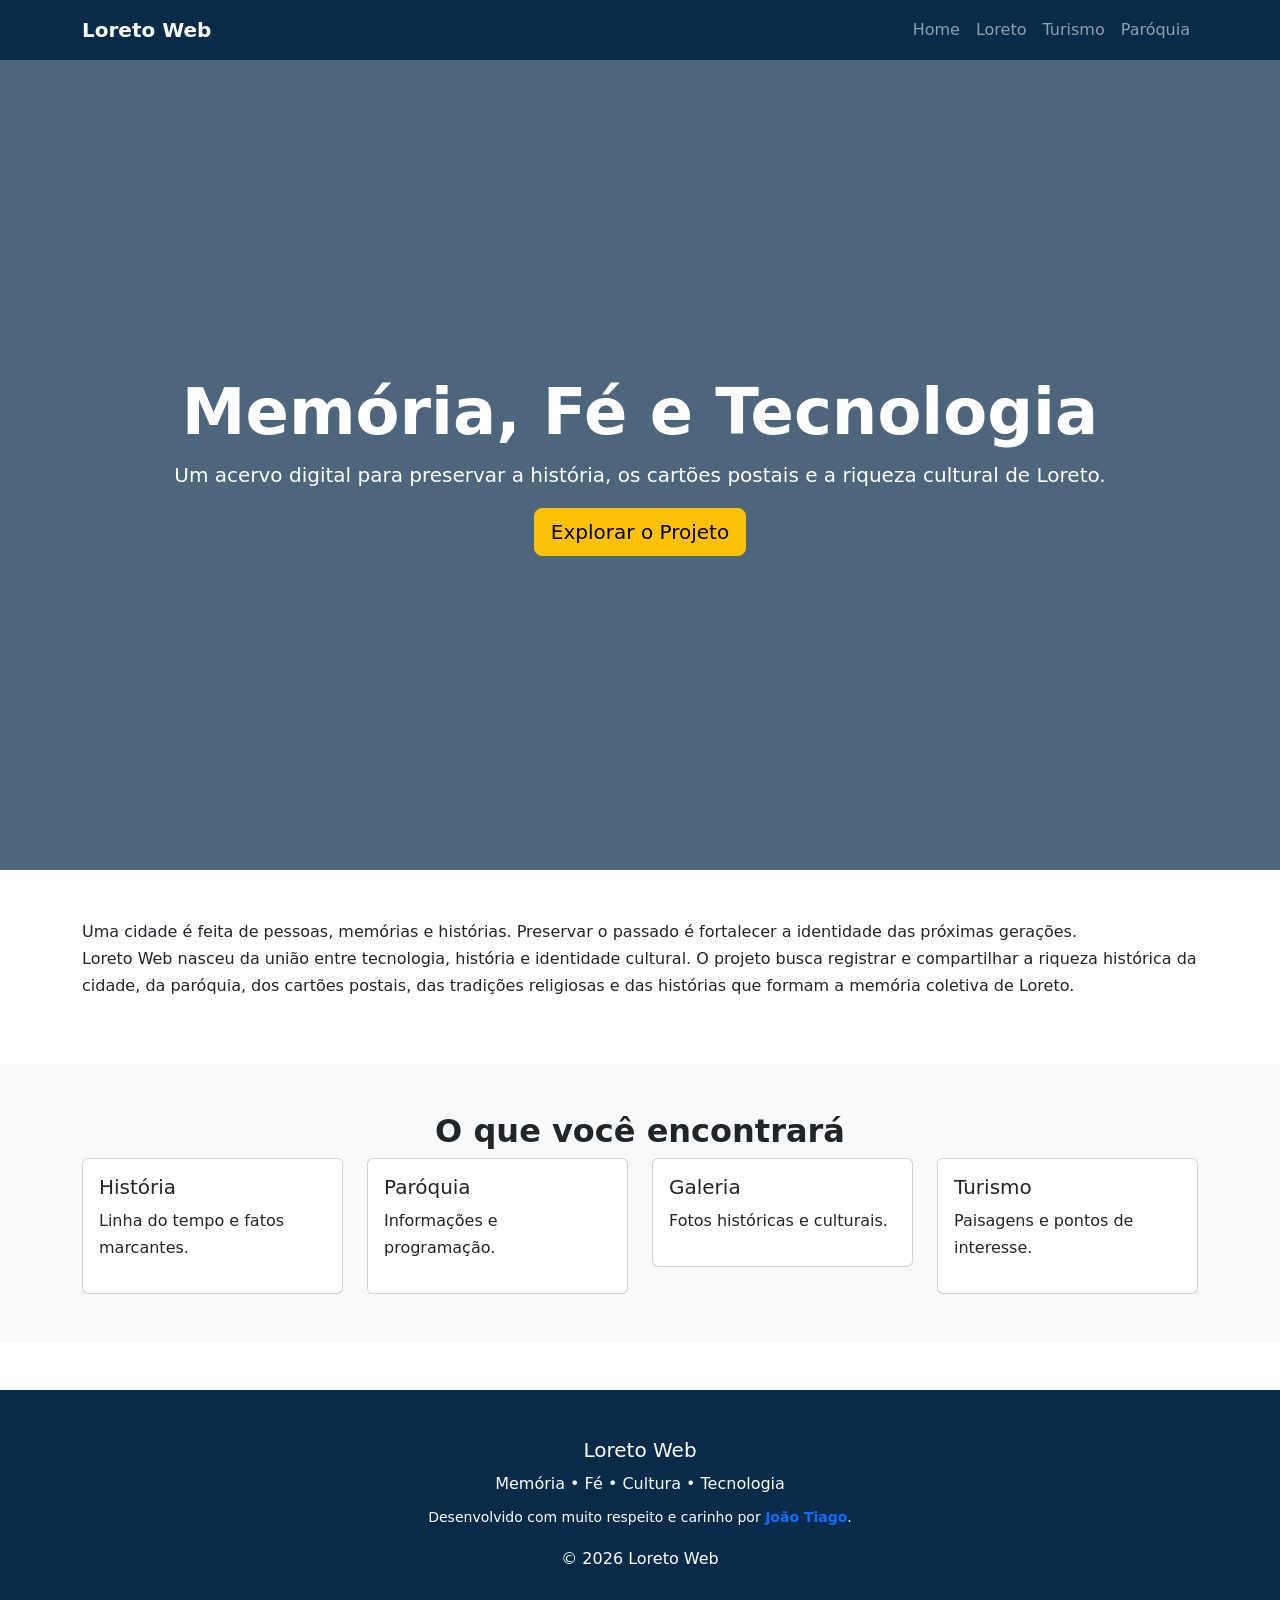
==== index.html @ b28f6888 "Criada landing page" ====
<!doctype html>
<html lang='pt-BR'>

<head>
    <meta charset='utf-8'>
    <meta name='viewport' content='width=device-width,initial-scale=1'>
    <title>Loreto Web</title>
    <link href='https://cdn.jsdelivr.net/npm/bootstrap@5.3.3/dist/css/bootstrap.min.css' rel='stylesheet'>
    <link href='https://cdn.jsdelivr.net/npm/bootstrap-icons@1.11.3/font/bootstrap-icons.css' rel='stylesheet'>
    <link href='assets/css/style.css' rel='stylesheet'>
    <link href='assets/css/style-nav-footer.css' rel='stylesheet'>
</head>

<body>
    <div id="navbar"></div>

    <section class='hero'>
        <div class='container text-center'>
            <h1 class='display-3 fw-bold'>Memória, Fé e Tecnologia</h1>
            <p class='lead'>Um acervo digital para preservar a história, os cartões postais e a riqueza cultural de
                Loreto.</p>
            <a href="#projeto" class='btn btn-warning btn-lg'>Explorar o Projeto</a>
        </div>
    </section>

    <section id='projeto' class='py-5 container'>
        <div class='quote'>
            Uma cidade é feita de pessoas, memórias e histórias. Preservar o passado é fortalecer a
            identidade das próximas gerações.
            <br>
            <p>Loreto Web nasceu da união entre tecnologia,
                história e identidade cultural.

                O projeto busca registrar e compartilhar
                a riqueza histórica da cidade, da paróquia,
                dos cartões postais, das tradições religiosas
                e das histórias que formam a memória coletiva
                de Loreto.</p>
        </div>

    </section>

    <section class='py-5 bg-light'>
        <div class='container'>
            <h2 class='section-title text-center'>O que você encontrará</h2>
            <div class='row g-4'>
                <div class='col-md-3'>
                    <div class='card feature-card p-3'>
                        <h5>História</h5>
                        <p>Linha do tempo e fatos marcantes.</p>
                    </div>
                </div>
                <div class='col-md-3'>
                    <div class='card feature-card p-3'>
                        <h5>Paróquia</h5>
                        <p>Informações e programação.</p>
                    </div>
                </div>
                <div class='col-md-3'>
                    <div class='card feature-card p-3'>
                        <h5>Galeria</h5>
                        <p>Fotos históricas e culturais.</p>
                    </div>
                </div>
                <div class='col-md-3'>
                    <div class='card feature-card p-3'>
                        <h5>Turismo</h5>
                        <p>Paisagens e pontos de interesse.</p>
                    </div>
                </div>
            </div>
        </div>
    </section>

    <div id="footer"></div>

    <script src='assets/js/main.js'></script>
    <script src="https://cdn.jsdelivr.net/npm/bootstrap@5.3.3/dist/js/bootstrap.bundle.min.js"></script>
</body>

</html>
---- assets/css/style.css ----
body {
    font-family: system-ui, sans-serif;
    line-height: 1.7
}

.hero {
    min-height: 90vh;
    background: linear-gradient(rgba(8, 43, 74, .72), rgba(8, 43, 74, .72)), url('https://scontent.fbss2-1.fna.fbcdn.net/v/t1.6435-9/107745754_160009749086083_8084273389565498996_n.jpg?stp=dst-jpg_tt6&cstp=mx462x475&ctp=s462x475&_nc_cat=109&ccb=1-7&_nc_sid=833d8c&_nc_ohc=t-p2szJNOc0Q7kNvwH5tLv0&_nc_oc=AdrKfGZubjxzFnjeAjwttJsTcBv6epdfk8IrQ7Dw6R5AgBCg2pZbXDh8LnOuDYY73SdIAtrDmJurRzmZc6MopRm7&_nc_zt=23&_nc_ht=scontent.fbss2-1.fna&_nc_gid=4gzMRXj_gyKX0xYY8-vuJQ&_nc_ss=7d2a8&oh=00_Af8EwUxwBWQyTK_AbXsVGRpQhiKNYFl40UpCU9_1qvHAbA&oe=6A50FFC4') center/cover;
    color: #fff;
    display: flex;
    align-items: center
}

.section-title {
    color: var(--primary);
    font-weight: 700
}

.quote-box {
    background: #fff8e1;
    border-left: 6px solid var(--gold);
    padding: 1.5rem;
    border-radius: 10px
}

.card-premium {
    border: none;
    box-shadow: 0 10px 30px rgba(0, 0, 0, .08);
    height: 100%
}

.timeline {
    border-left: 4px solid var(--gold);
    padding-left: 20px
}

.gallery img {
    height: 260px;
    object-fit: cover
}

.stat-card {
    background: white;
    border-radius: 1.5rem;
    padding: 1.5rem;
    box-shadow: 0 10px 25px -5px rgba(0, 0, 0, 0.05);
    transition: transform 0.2s ease;
    height: 100%;
    border: 1px solid rgba(0, 0, 0, 0.05);
}

.stat-card:hover {
    transform: translateY(-5px);
}

.stat-number {
    font-size: 2.8rem;
    font-weight: 800;
    color: var(--bs-primary, #0d6efd);
}

.person-card {
    text-align: center;
    background: #f8f9fa;
    border-radius: 1.5rem;
    padding: 1.5rem;
    transition: all 0.2s;
}

.person-card i {
    font-size: 3rem;
    background: white;
    padding: 1rem;
    border-radius: 50%;
    color: var(--bs-primary);
    box-shadow: 0 5px 10px rgba(0, 0, 0, 0.05);
}

.btn-outline-custom {
    border-radius: 2rem;
    padding: 0.5rem 1.5rem;
}

.saint-box {
    margin-top: 20px;
    background: #f8f9fa;
    padding: 25px;
    border-left: 5px solid #0d6efd;
    border-radius: 12px;
}

.saint-card {
    transition: .3s;
}

.saint-card:hover {
    transform: translateY(-8px);
}

.saint-card img {
    height: 280px;
    object-fit: cover;
}

.hero-title {
    font-size: 3.5rem;
    font-weight: 700;
    letter-spacing: 1px;
    text-shadow: 2px 2px 8px rgba(0, 0, 0, 0.6);
}

.gold-divider {
    height: 3px;
    width: 80px;
    background-color: white;
    margin: 20px auto;
}

.narrative-section {
    padding: 80px 0;
    line-height: 1.8;
    font-size: 1.2rem;
    color: #333;
}

.quote-box {
    font-size: 1.5rem;
    color: var(--dark-blue);
    border-left: none;
    position: relative;
    padding: 30px;
}

.info-top {
    max-width: 450px;
    margin: 0 auto;
    color: var(--text-muted);
    font-size: 0.9rem;
}

@media (max-width: 480px) {
    .panfleto-card {
        margin: 5px auto;
        border-radius: 16px;
    }

    .panfleto-hero {
        height: 120px;
        padding: 10px;
    }

    .panfleto-hero h4 {
        font-size: 1.15rem;
    }

    .schedule-item {
        padding: 8px 12px;
        /* Espaçamento mínimo seguro para não cortar */
    }

    .schedule-day {
        min-width: 75px;
    }

    .day-tag {
        font-size: 0.7rem;
        padding: 3px 4px;
    }

    .time-text {
        font-size: 0.85rem;
    }

    .title-text {
        font-size: 0.88rem;
    }

    .local-text {
        font-size: 0.75rem;
    }

    .panfleto-footer {
        padding: 10px;
    }

    .schedule-day {
        min-width: 78px;
    }

    .day-name {
        font-size: 0.72rem;
    }

    .day-date {
        font-size: 0.68rem;
    }
}

@media (min-width: 992px) {

    /* Exibe o dropdown principal ao passar o mouse */
    .dropdown:hover>.dropdown-menu {
        display: block;
    }

    /* Exibe o submenu dropend com deslocamento horizontal maior */
    .dropend:hover>.dropdown-menu {
        display: block;
        margin-left: 5.7rem;
        /* mais espaço lateral */
        top: 0;
        margin-top: 0;
        max-height: 400px;
        /* altura máxima */
        overflow-y: auto;
        /* scroll vertical se necessário */
    }

    /* Ajusta a seta do dropend */
    .dropend .dropdown-toggle::after {
        content: "";
        float: right;
        margin-top: 0.5rem;
        border-left: 0.3em solid;
        border-right: 0;
        border-top: 0.3em solid transparent;
        border-bottom: 0.3em solid transparent;
    }

    /* Remove a seta do toggler principal */
    .dropdown-toggle::after {
        content: none;
    }
}
---- assets/css/style-nav-footer.css ----
.navbar {
    background-color: #082b4a;
}

.navbar-brand {
    font-weight: 700
}

footer {
    background: #082b4a;
    color: #fff
}
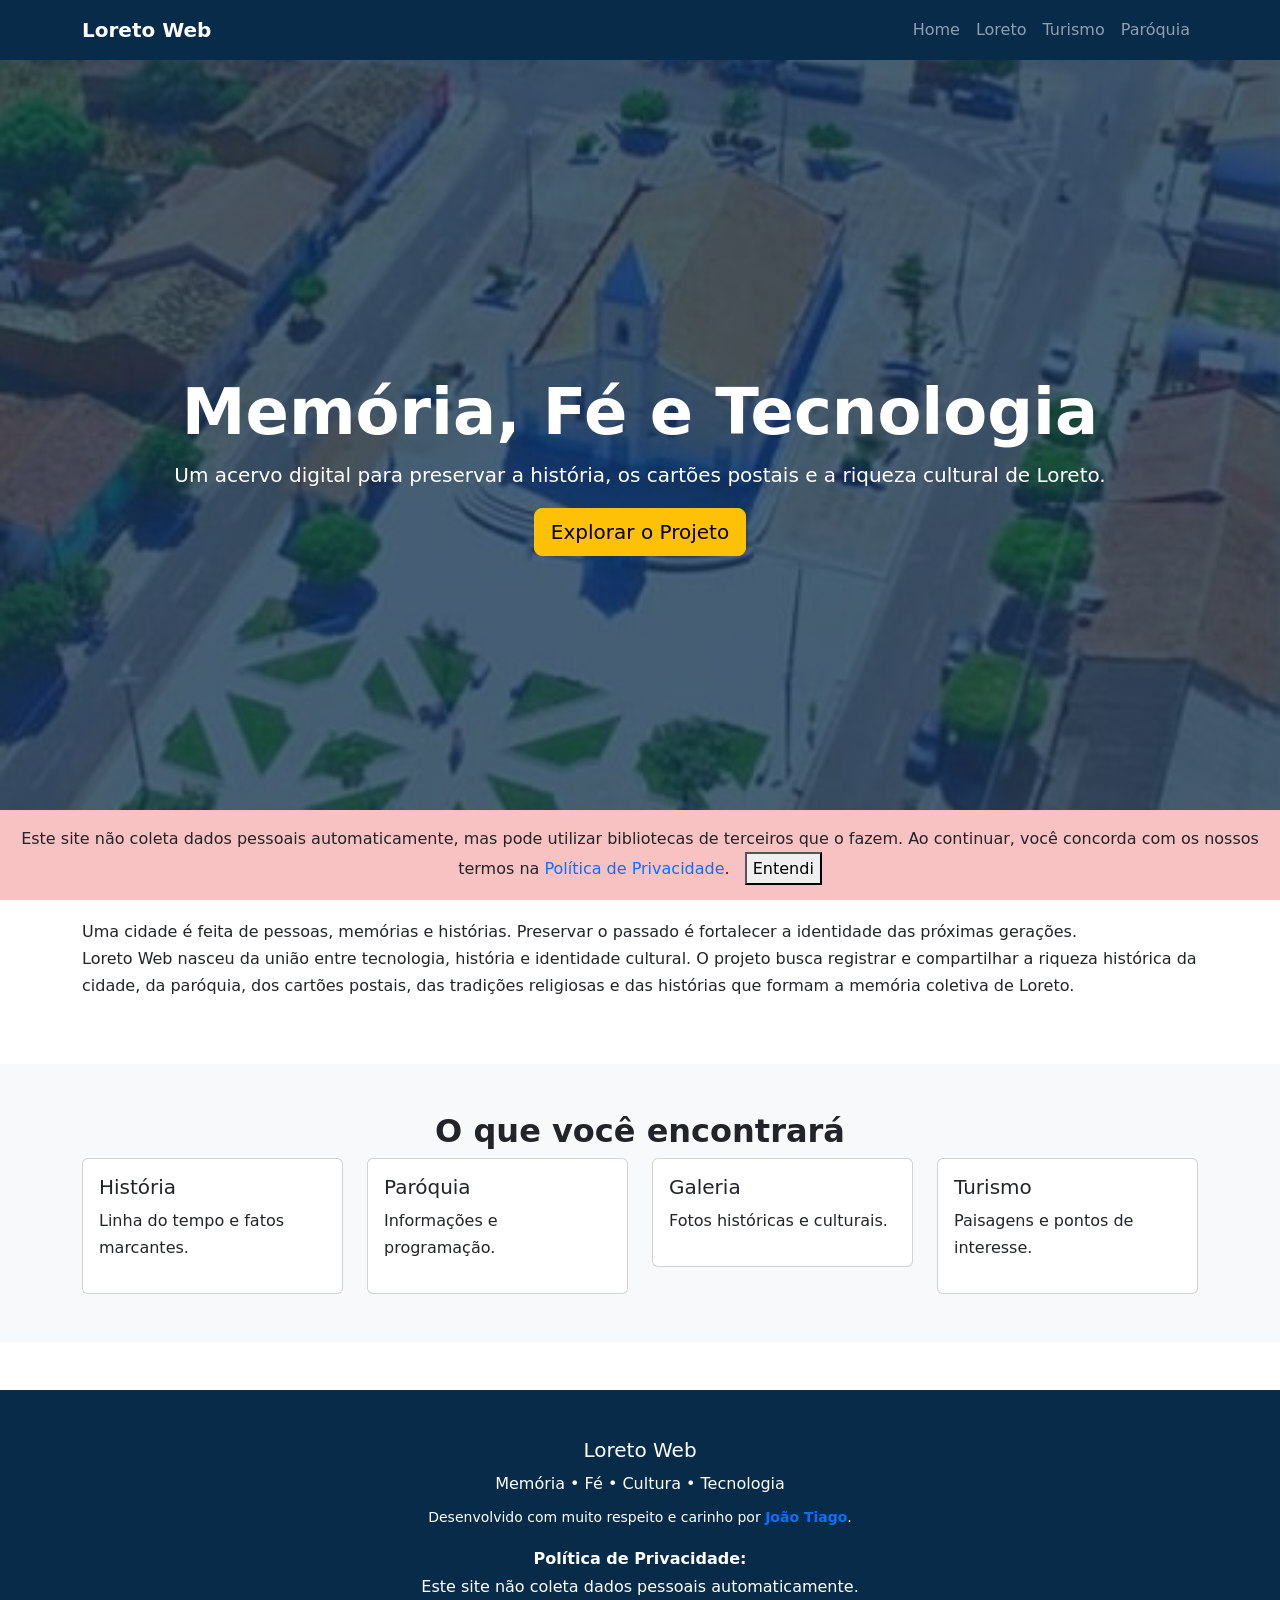
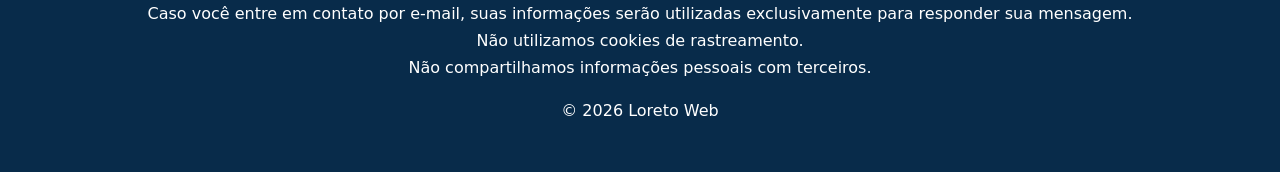
==== commit 0e832593: "Update index.html adicionar notificação politica privacidade" ====
--- a/index.html
+++ b/index.html
@@ -76,6 +76,28 @@
 
     <script src='assets/js/main.js'></script>
     <script src="https://cdn.jsdelivr.net/npm/bootstrap@5.3.3/dist/js/bootstrap.bundle.min.js"></script>
+
+    <!-- Notificação de Dados -->
+    <div id="data-notice"
+        style="display:none; background-color: #f9c2c2; padding: 15px; text-align: center; position: fixed; bottom: 0; left: 0; right: 0;">
+        Este site não coleta dados pessoais automaticamente, mas pode utilizar bibliotecas de terceiros que o fazem. Ao
+        continuar, você concorda com os nossos termos na <a href="#politica-privacidade"
+            class="text-decoration-none">Política de Privacidade</a>.
+        <button id="understand-data" style="margin-left: 10px;">Entendi</button>
+    </div>
+
+    <script>
+        // Exibir a notificação de dados se ainda não foi reconhecida
+        if (!localStorage.getItem('dataAcknowledged')) {
+            document.getElementById('data-notice').style.display = 'block';
+        }
+
+        // Armazenar a aceitação dos termos
+        document.getElementById('understand-data').addEventListener('click', function () {
+            localStorage.setItem('dataAcknowledged', 'true');
+            document.getElementById('data-notice').style.display = 'none';
+        });
+    </script>
 </body>
 
-</html>+</html>
--- a/assets/css/style.css
+++ b/assets/css/style.css
@@ -5,7 +5,7 @@
 
 .hero {
     min-height: 90vh;
-    background: linear-gradient(rgba(8, 43, 74, .72), rgba(8, 43, 74, .72)), url('https://scontent.fbss2-1.fna.fbcdn.net/v/t1.6435-9/107745754_160009749086083_8084273389565498996_n.jpg?stp=dst-jpg_tt6&cstp=mx462x475&ctp=s462x475&_nc_cat=109&ccb=1-7&_nc_sid=833d8c&_nc_ohc=t-p2szJNOc0Q7kNvwH5tLv0&_nc_oc=AdrKfGZubjxzFnjeAjwttJsTcBv6epdfk8IrQ7Dw6R5AgBCg2pZbXDh8LnOuDYY73SdIAtrDmJurRzmZc6MopRm7&_nc_zt=23&_nc_ht=scontent.fbss2-1.fna&_nc_gid=4gzMRXj_gyKX0xYY8-vuJQ&_nc_ss=7d2a8&oh=00_Af8EwUxwBWQyTK_AbXsVGRpQhiKNYFl40UpCU9_1qvHAbA&oe=6A50FFC4') center/cover;
+    background: linear-gradient(rgba(8, 43, 74, .72), rgba(8, 43, 74, .72)), url('../img/cidade_loreto.png') center/cover;
     color: #fff;
     display: flex;
     align-items: center
@@ -231,4 +231,4 @@
     .dropdown-toggle::after {
         content: none;
     }
-}+}
